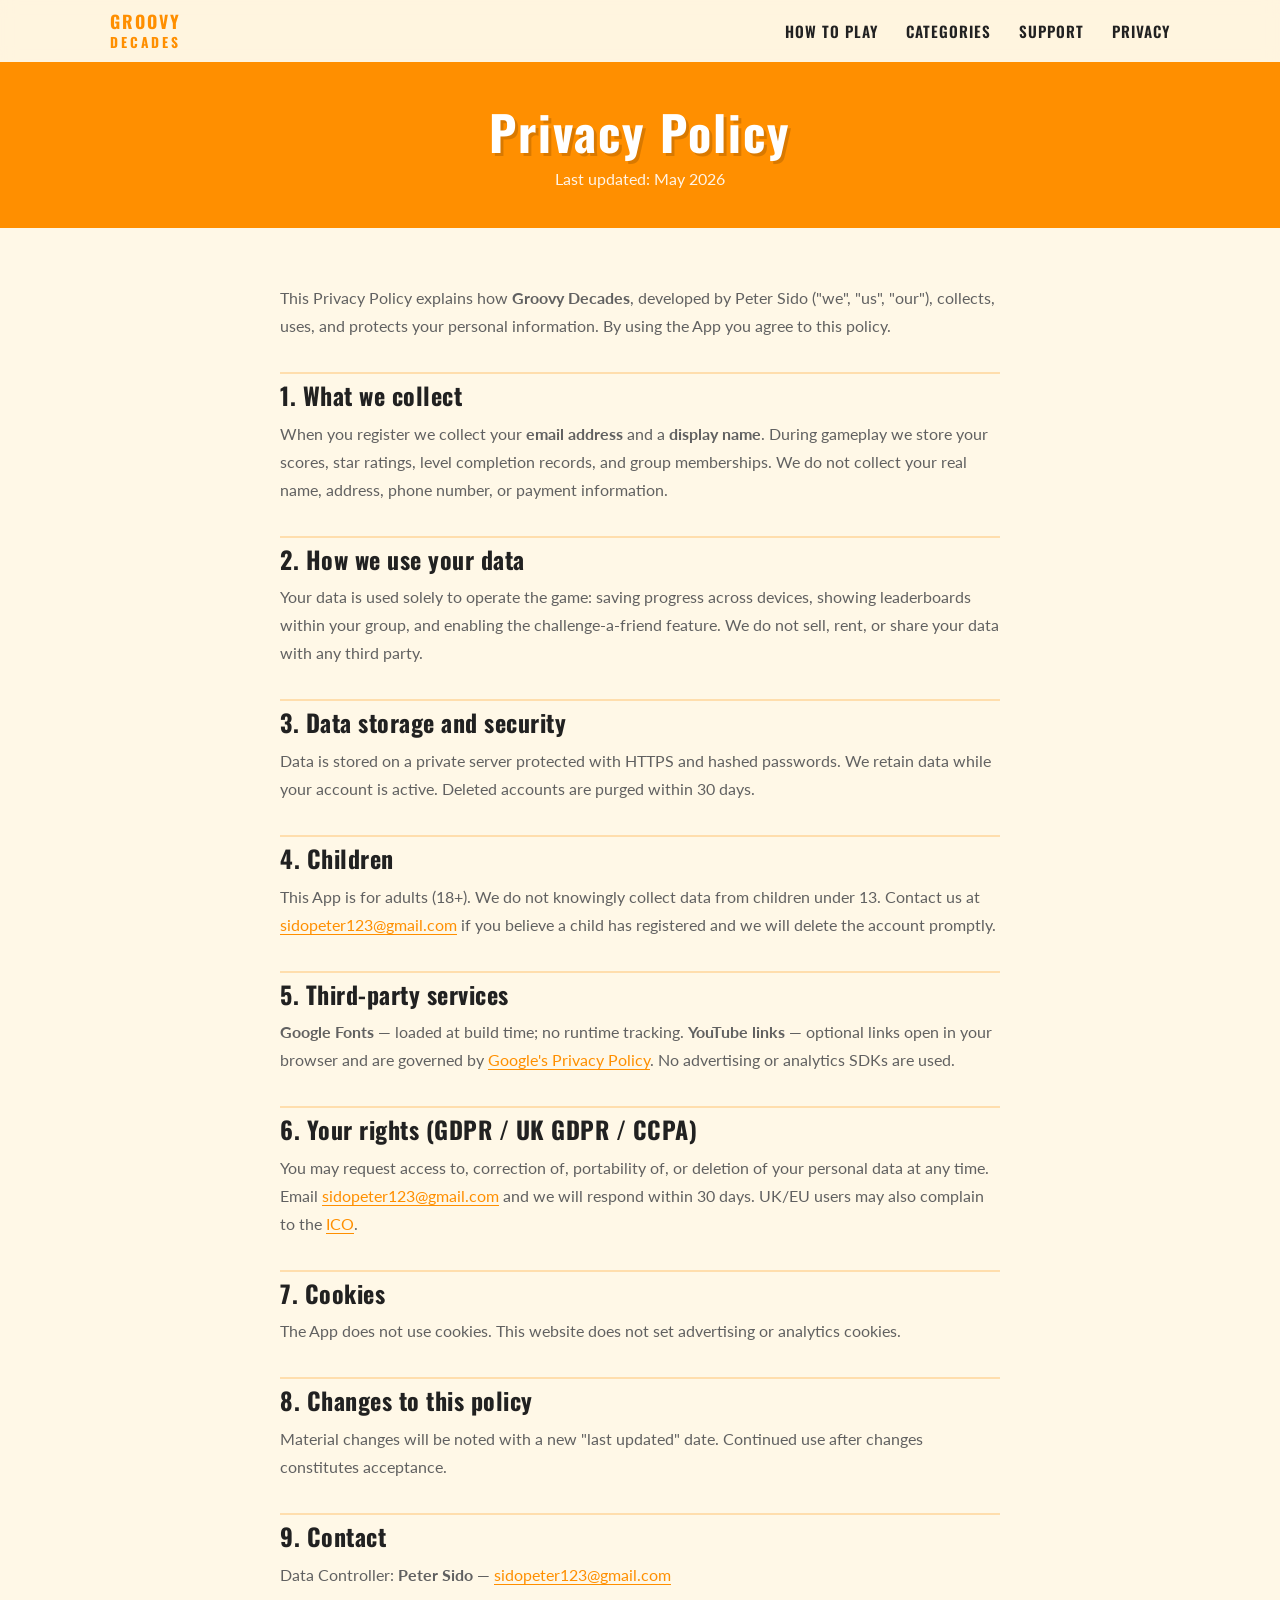
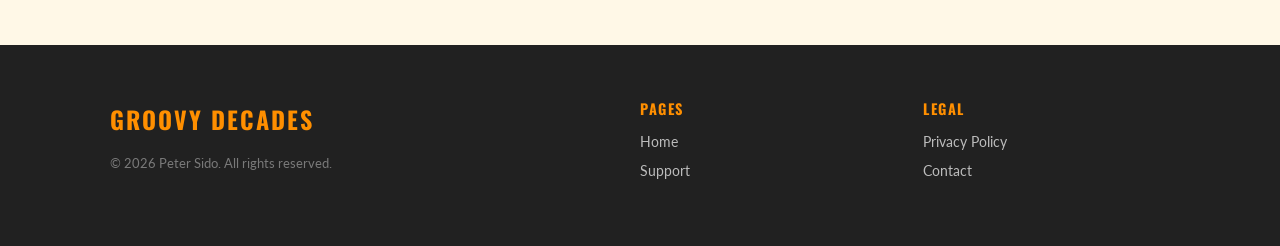
==== privacy.html @ ed010c11 "Initial site: landing page, privacy policy, support, and CNAME" ====
<!DOCTYPE html>
<html lang="en">
<head>
  <meta charset="UTF-8">
  <meta name="viewport" content="width=device-width, initial-scale=1.0">
  <title>Privacy Policy — Groovy Decades</title>
  <link rel="preconnect" href="https://fonts.googleapis.com">
  <link rel="preconnect" href="https://fonts.gstatic.com" crossorigin>
  <link href="https://fonts.googleapis.com/css2?family=Oswald:wght@400;600;700&family=Lato:wght@400;700&display=swap" rel="stylesheet">
  <link rel="stylesheet" href="styles/style.css">
</head>
<body>
  <nav class="site-nav" id="site-nav">
    <div class="nav-inner">
      <a class="nav-logo" href="index.html">GROOVY<br><span>DECADES</span></a>
      <button class="nav-toggle" id="nav-toggle" aria-label="Open menu">&#9776;</button>
      <ul class="nav-links" id="nav-links">
        <li><a href="index.html#how-to-play">How to Play</a></li>
        <li><a href="index.html#categories">Categories</a></li>
        <li><a href="support.html">Support</a></li>
        <li><a href="privacy.html">Privacy</a></li>
      </ul>
    </div>
  </nav>

  <div class="page-hero">
    <h1>Privacy Policy</h1>
    <p>Last updated: May 2026</p>
  </div>

  <div class="page-content">
    <p>This Privacy Policy explains how <strong>Groovy Decades</strong>, developed by Peter Sido ("we", "us", "our"), collects, uses, and protects your personal information. By using the App you agree to this policy.</p>

    <h2>1. What we collect</h2>
    <p>When you register we collect your <strong>email address</strong> and a <strong>display name</strong>. During gameplay we store your scores, star ratings, level completion records, and group memberships. We do not collect your real name, address, phone number, or payment information.</p>

    <h2>2. How we use your data</h2>
    <p>Your data is used solely to operate the game: saving progress across devices, showing leaderboards within your group, and enabling the challenge-a-friend feature. We do not sell, rent, or share your data with any third party.</p>

    <h2>3. Data storage and security</h2>
    <p>Data is stored on a private server protected with HTTPS and hashed passwords. We retain data while your account is active. Deleted accounts are purged within 30 days.</p>

    <h2>4. Children</h2>
    <p>This App is for adults (18+). We do not knowingly collect data from children under 13. Contact us at <a href="mailto:sidopeter123@gmail.com">sidopeter123@gmail.com</a> if you believe a child has registered and we will delete the account promptly.</p>

    <h2>5. Third-party services</h2>
    <p><strong>Google Fonts</strong> — loaded at build time; no runtime tracking. <strong>YouTube links</strong> — optional links open in your browser and are governed by <a href="https://policies.google.com/privacy" target="_blank" rel="noopener">Google's Privacy Policy</a>. No advertising or analytics SDKs are used.</p>

    <h2>6. Your rights (GDPR / UK GDPR / CCPA)</h2>
    <p>You may request access to, correction of, portability of, or deletion of your personal data at any time. Email <a href="mailto:sidopeter123@gmail.com">sidopeter123@gmail.com</a> and we will respond within 30 days. UK/EU users may also complain to the <a href="https://ico.org.uk" target="_blank" rel="noopener">ICO</a>.</p>

    <h2>7. Cookies</h2>
    <p>The App does not use cookies. This website does not set advertising or analytics cookies.</p>

    <h2>8. Changes to this policy</h2>
    <p>Material changes will be noted with a new "last updated" date. Continued use after changes constitutes acceptance.</p>

    <h2>9. Contact</h2>
    <p>Data Controller: <strong>Peter Sido</strong> — <a href="mailto:sidopeter123@gmail.com">sidopeter123@gmail.com</a></p>
  </div>

  <footer class="site-footer">
    <div class="container">
      <div class="footer-grid">
        <div class="footer-brand">
          <span class="footer-logo">GROOVY DECADES</span>
          <p class="footer-copy">&copy; 2026 Peter Sido. All rights reserved.</p>
        </div>
        <div class="footer-links">
          <h4>Pages</h4>
          <ul>
            <li><a href="index.html">Home</a></li>
            <li><a href="support.html">Support</a></li>
          </ul>
        </div>
        <div class="footer-links">
          <h4>Legal</h4>
          <ul>
            <li><a href="privacy.html">Privacy Policy</a></li>
            <li><a href="mailto:sidopeter123@gmail.com">Contact</a></li>
          </ul>
        </div>
      </div>
    </div>
  </footer>

  <script src="js/script.js"></script>
</body>
</html>
---- styles/style.css ----
/* Groovy Decades — Marketing Site CSS. Mobile-first. */

:root {
  --amber:        #FF8F00;
  --amber-light:  #FFB300;
  --cream:        #FFF8E7;
  --dark:         #212121;
  --medium:       #616161;
  --white:        #FFFFFF;
  --black:        #000000;
  --nav-height:   64px;
  --radius:       14px;
  --shadow-pop:   4px 4px 0 var(--black);
  --transition:   0.25s ease;
  --font-heading: 'Oswald', sans-serif;
  --font-body:    'Lato', sans-serif;
}

*, *::before, *::after { box-sizing: border-box; margin: 0; padding: 0; }
html { scroll-behavior: smooth; font-size: 16px; }
body { font-family: var(--font-body); color: var(--dark); background: var(--cream); overflow-x: hidden; }
img { max-width: 100%; height: auto; display: block; }
a { color: inherit; text-decoration: none; }
ul { list-style: none; }
h1, h2, h3, h4 { font-family: var(--font-heading); font-weight: 700; line-height: 1.15; letter-spacing: 0.5px; }

.container { width: 100%; max-width: 1100px; margin: 0 auto; padding: 0 20px; }
.text-center { text-align: center; }

/* Nav */
.site-nav {
  position: fixed; top: 0; left: 0; right: 0;
  height: var(--nav-height);
  background: rgba(255,248,231,0.97);
  backdrop-filter: blur(8px);
  border-bottom: 2.5px solid var(--amber);
  z-index: 1000;
  transition: box-shadow var(--transition);
}
.site-nav.scrolled { box-shadow: 0 2px 16px rgba(0,0,0,0.12); }
.nav-inner { max-width: 1100px; margin: 0 auto; height: 100%; padding: 0 20px; display: flex; align-items: center; justify-content: space-between; }
.nav-logo { font-family: var(--font-heading); font-size: 1.1rem; font-weight: 700; color: var(--amber); letter-spacing: 2px; line-height: 1.1; text-transform: uppercase; }
.nav-logo span { font-size: 0.85rem; letter-spacing: 3px; }
.nav-links { display: none; gap: 28px; }
.nav-links a { font-family: var(--font-heading); font-size: 0.95rem; font-weight: 600; color: var(--dark); letter-spacing: 1px; text-transform: uppercase; transition: color var(--transition); }
.nav-links a:hover, .nav-links a.active { color: var(--amber); }
.nav-toggle { background: none; border: 2px solid var(--amber); color: var(--amber); border-radius: 6px; padding: 4px 10px; font-size: 1.2rem; cursor: pointer; transition: background var(--transition), color var(--transition); }
.nav-toggle:hover { background: var(--amber); color: var(--white); }
.nav-links.open { display: flex; flex-direction: column; position: absolute; top: var(--nav-height); left: 0; right: 0; background: var(--cream); border-bottom: 2.5px solid var(--amber); padding: 20px; gap: 18px; }

/* Buttons */
.btn { display: inline-flex; align-items: center; justify-content: center; font-family: var(--font-heading); font-weight: 700; font-size: 1rem; letter-spacing: 1.5px; text-transform: uppercase; border-radius: var(--radius); border: 2.5px solid var(--black); padding: 14px 28px; cursor: pointer; transition: transform var(--transition), box-shadow var(--transition); box-shadow: var(--shadow-pop); }
.btn:hover { transform: translate(-2px,-2px); box-shadow: 6px 6px 0 var(--black); }
.btn:active { transform: translate(2px,2px); box-shadow: 2px 2px 0 var(--black); }
.btn-primary { background: var(--amber); color: var(--white); }
.btn-outline { background: transparent; color: var(--amber); border-color: var(--amber); }
.btn-outline:hover { background: var(--amber); color: var(--white); }
.btn-large { font-size: 1.1rem; padding: 16px 36px; }

/* Hero */
.hero { position: relative; min-height: 100vh; display: flex; flex-direction: column; align-items: center; justify-content: center; padding: calc(var(--nav-height) + 40px) 20px 60px; background: var(--cream); overflow: hidden; text-align: center; }
.symbol { position: absolute; pointer-events: none; user-select: none; color: #7B3F00; opacity: 0.12; font-size: 70px; line-height: 1; animation: float 8s ease-in-out infinite; }
.s1 { top: 8%;  left: 4%;  font-size: 90px; animation-delay: 0s; }
.s2 { top: 12%; right: 6%; font-size: 60px; animation-delay: 1.5s; }
.s3 { top: 38%; left: 3%;  font-size: 75px; animation-delay: 3s; }
.s4 { top: 28%; right: 5%; font-size: 50px; animation-delay: 0.8s; }
.s5 { bottom: 22%; left: 5%;  font-size: 55px; animation-delay: 2s; }
.s6 { bottom: 35%; right: 4%; font-size: 65px; animation-delay: 4s; }
@keyframes float { 0%, 100% { transform: translateY(0); } 50% { transform: translateY(-14px); } }
.hero-content { position: relative; z-index: 1; max-width: 660px; }
.hero-title { font-family: var(--font-heading); font-size: clamp(3.5rem, 12vw, 7rem); font-weight: 700; color: var(--amber); letter-spacing: 3px; line-height: 1; text-shadow: 4px 4px 0 rgba(0,0,0,0.12); margin-bottom: 16px; }
.hero-tagline { font-family: var(--font-heading); font-size: clamp(1rem, 3vw, 1.4rem); color: var(--medium); letter-spacing: 3px; text-transform: uppercase; margin-bottom: 20px; }
.hero-description { font-family: var(--font-body); font-size: clamp(1rem, 2.5vw, 1.15rem); color: var(--medium); line-height: 1.7; margin-bottom: 36px; }
.hero-cta { display: flex; flex-direction: column; gap: 14px; align-items: center; }
.hero-image-wrap { position: relative; z-index: 1; margin-top: 48px; max-width: 380px; width: 100%; }
.hero-image { border-radius: 24px; border: 3px solid var(--amber); box-shadow: 8px 8px 0 var(--black); }

/* Sections */
.section { padding: 80px 0; }
.section-cream { background: var(--cream); }
.section-dark  { background: var(--dark); color: var(--white); }
.section-amber { background: var(--amber); }
.section-title { font-size: clamp(1.8rem, 4vw, 2.8rem); text-align: center; letter-spacing: 1px; margin-bottom: 10px; }
.section-title.light { color: var(--white); }
.section-subtitle { font-family: var(--font-body); font-size: 1.05rem; color: var(--medium); text-align: center; margin-bottom: 48px; line-height: 1.6; }
.section-subtitle.light { color: rgba(255,255,255,0.85); }

/* How to Play */
.steps-grid { display: grid; grid-template-columns: 1fr; gap: 24px; margin-bottom: 48px; }
.step-card { background: var(--white); border: 2.5px solid var(--black); border-radius: var(--radius); box-shadow: var(--shadow-pop); padding: 28px 24px; text-align: center; position: relative; }
.step-number { position: absolute; top: -18px; left: 50%; transform: translateX(-50%); width: 36px; height: 36px; background: var(--amber); color: var(--white); border: 2.5px solid var(--black); border-radius: 50%; display: flex; align-items: center; justify-content: center; font-family: var(--font-heading); font-size: 1rem; font-weight: 700; }
.step-icon { font-size: 2.5rem; margin: 10px 0 12px; }
.step-card h3 { font-size: 1.25rem; margin-bottom: 10px; color: var(--dark); }
.step-card p { font-size: 0.95rem; color: var(--medium); line-height: 1.65; }
.scoring-panel { background: var(--white); border: 2.5px solid var(--amber); border-radius: var(--radius); box-shadow: 4px 4px 0 var(--amber); padding: 28px; max-width: 520px; margin: 0 auto; }
.scoring-panel h3 { font-size: 1.2rem; margin-bottom: 18px; color: var(--dark); text-align: center; }
.scoring-list { display: flex; flex-direction: column; gap: 12px; }
.scoring-list li { display: flex; align-items: center; gap: 14px; font-family: var(--font-body); font-size: 0.95rem; color: var(--medium); }
.score-badge { font-family: var(--font-heading); font-size: 0.85rem; font-weight: 700; padding: 4px 10px; border-radius: 6px; border: 2px solid var(--black); white-space: nowrap; min-width: 68px; text-align: center; }
.score-badge.amber  { background: var(--amber); color: var(--white); }
.score-badge.red    { background: #C62828; color: var(--white); }
.score-badge.gold   { background: #FFD700; color: var(--dark); }
.score-badge.silver { background: #B0BEC5; color: var(--dark); }
.score-badge.bronze { background: #A1887F; color: var(--white); }

/* Categories */
.cat-grid { display: grid; grid-template-columns: 1fr; gap: 16px; }
.cat-card { display: flex; align-items: center; gap: 16px; background: rgba(255,255,255,0.07); border: 2.5px solid var(--cat-color, var(--amber)); border-radius: var(--radius); padding: 16px; box-shadow: 3px 3px 0 rgba(255,255,255,0.15); transition: transform var(--transition), box-shadow var(--transition); }
.cat-card:hover { transform: translate(-2px,-2px); box-shadow: 5px 5px 0 rgba(255,255,255,0.2); }
.cat-icon-wrap { flex-shrink: 0; width: 56px; height: 56px; background: var(--cat-color, var(--amber)); border: 2.5px solid var(--black); border-radius: 12px; display: flex; align-items: center; justify-content: center; box-shadow: 3px 3px 0 var(--black); }
.cat-icon-wrap svg { width: 28px; height: 28px; fill: var(--white); }
.cat-body h3 { font-size: 1.05rem; color: var(--white); margin-bottom: 4px; }
.cat-body p { font-family: var(--font-body); font-size: 0.85rem; color: rgba(255,255,255,0.7); line-height: 1.4; }

/* Features */
.features-grid { display: grid; grid-template-columns: 1fr; gap: 24px; }
.feature { display: flex; flex-direction: column; align-items: flex-start; gap: 12px; background: var(--white); border: 2.5px solid var(--black); border-radius: var(--radius); box-shadow: var(--shadow-pop); padding: 24px; }
.feature-icon { width: 52px; height: 52px; border: 2.5px solid var(--black); border-radius: 12px; display: flex; align-items: center; justify-content: center; font-size: 1.6rem; box-shadow: 3px 3px 0 var(--black); flex-shrink: 0; }
.feature h3 { font-size: 1.15rem; color: var(--dark); }
.feature p { font-family: var(--font-body); font-size: 0.95rem; color: var(--medium); line-height: 1.65; }

/* Coming Soon */
.store-buttons { display: flex; justify-content: center; gap: 16px; flex-wrap: wrap; margin: 32px 0; }
.store-btn { display: inline-flex; align-items: center; gap: 14px; padding: 14px 28px; background: rgba(0,0,0,0.35); border: 2.5px solid rgba(255,255,255,0.5); border-radius: var(--radius); color: var(--white); font-family: var(--font-heading); cursor: default; min-width: 220px; }
.store-icon { width: 32px; height: 32px; fill: white; flex-shrink: 0; }
.store-text { display: flex; flex-direction: column; text-align: left; }
.store-label { font-size: 0.72rem; letter-spacing: 1px; text-transform: uppercase; opacity: 0.8; font-family: var(--font-body); }
.store-name { font-size: 1.15rem; font-weight: 700; letter-spacing: 1px; }
.notify-text { font-family: var(--font-body); font-size: 1rem; color: rgba(255,255,255,0.9); margin-top: 16px; }
.notify-link { color: var(--white); font-weight: 700; text-decoration: underline; text-underline-offset: 3px; }
.notify-link:hover { opacity: 0.8; }

/* Footer */
.site-footer { background: var(--dark); color: var(--white); padding: 56px 0 32px; }
.footer-grid { display: grid; grid-template-columns: 1fr; gap: 36px; margin-bottom: 32px; }
.footer-logo { font-family: var(--font-heading); font-size: 1.5rem; font-weight: 700; color: var(--amber); letter-spacing: 2px; display: block; margin-bottom: 14px; }
.footer-brand p { font-family: var(--font-body); font-size: 0.9rem; color: rgba(255,255,255,0.65); line-height: 1.65; margin-bottom: 8px; }
.footer-copy { font-size: 0.8rem !important; color: rgba(255,255,255,0.4) !important; margin-top: 16px; }
.footer-links h4 { font-family: var(--font-heading); font-size: 0.9rem; letter-spacing: 1.5px; text-transform: uppercase; color: var(--amber); margin-bottom: 14px; }
.footer-links ul { display: flex; flex-direction: column; gap: 10px; }
.footer-links a { font-family: var(--font-body); font-size: 0.9rem; color: rgba(255,255,255,0.7); transition: color var(--transition); }
.footer-links a:hover { color: var(--amber); }

/* Privacy / Support pages */
.page-hero { background: var(--amber); padding: calc(var(--nav-height) + 40px) 20px 40px; text-align: center; }
.page-hero h1 { font-size: clamp(2rem, 5vw, 3rem); color: var(--white); letter-spacing: 2px; text-shadow: 3px 3px 0 rgba(0,0,0,0.15); }
.page-hero p { font-family: var(--font-body); color: rgba(255,255,255,0.9); margin-top: 10px; font-size: 1rem; }
.page-content { max-width: 760px; margin: 0 auto; padding: 56px 20px; }
.page-content h2 { font-size: 1.5rem; color: var(--dark); margin: 32px 0 10px; padding-top: 8px; border-top: 2px solid rgba(255,143,0,0.25); }
.page-content h2:first-child { border-top: none; margin-top: 0; }
.page-content p, .page-content li { font-family: var(--font-body); font-size: 1rem; color: var(--medium); line-height: 1.75; }
.page-content ul { margin: 10px 0 16px 20px; list-style: disc; }
.page-content a { color: var(--amber); text-decoration: underline; text-underline-offset: 3px; }
.contact-card { background: var(--white); border: 2.5px solid var(--amber); border-radius: var(--radius); box-shadow: 4px 4px 0 var(--amber); padding: 28px; margin: 32px 0; }
.contact-card h3 { font-size: 1.2rem; margin-bottom: 10px; color: var(--dark); }
.contact-card p { margin-bottom: 8px; }

/* Responsive — tablet */
@media (min-width: 640px) {
  .steps-grid    { grid-template-columns: 1fr 1fr 1fr; }
  .cat-grid      { grid-template-columns: 1fr 1fr; }
  .features-grid { grid-template-columns: 1fr 1fr; }
  .footer-grid   { grid-template-columns: 2fr 1fr 1fr; }
  .hero-cta      { flex-direction: row; }
  .nav-toggle    { display: none; }
  .nav-links     { display: flex; }
  .nav-links.open { position: static; flex-direction: row; border: none; padding: 0; background: transparent; }
}

/* Responsive — desktop */
@media (min-width: 960px) {
  .hero { flex-direction: row; justify-content: center; gap: 60px; text-align: left; padding-top: calc(var(--nav-height) + 60px); }
  .hero-content { max-width: 560px; }
  .hero-cta { justify-content: flex-start; }
  .hero-image-wrap { margin-top: 0; max-width: 420px; }
  .s3, .s5 { display: none; }
  .cat-grid      { grid-template-columns: 1fr 1fr 1fr; }
  .features-grid { grid-template-columns: 1fr 1fr 1fr; }
}

@media (prefers-reduced-motion: reduce) {
  .symbol { animation: none; }
  .btn, .cat-card { transition: none; }
}
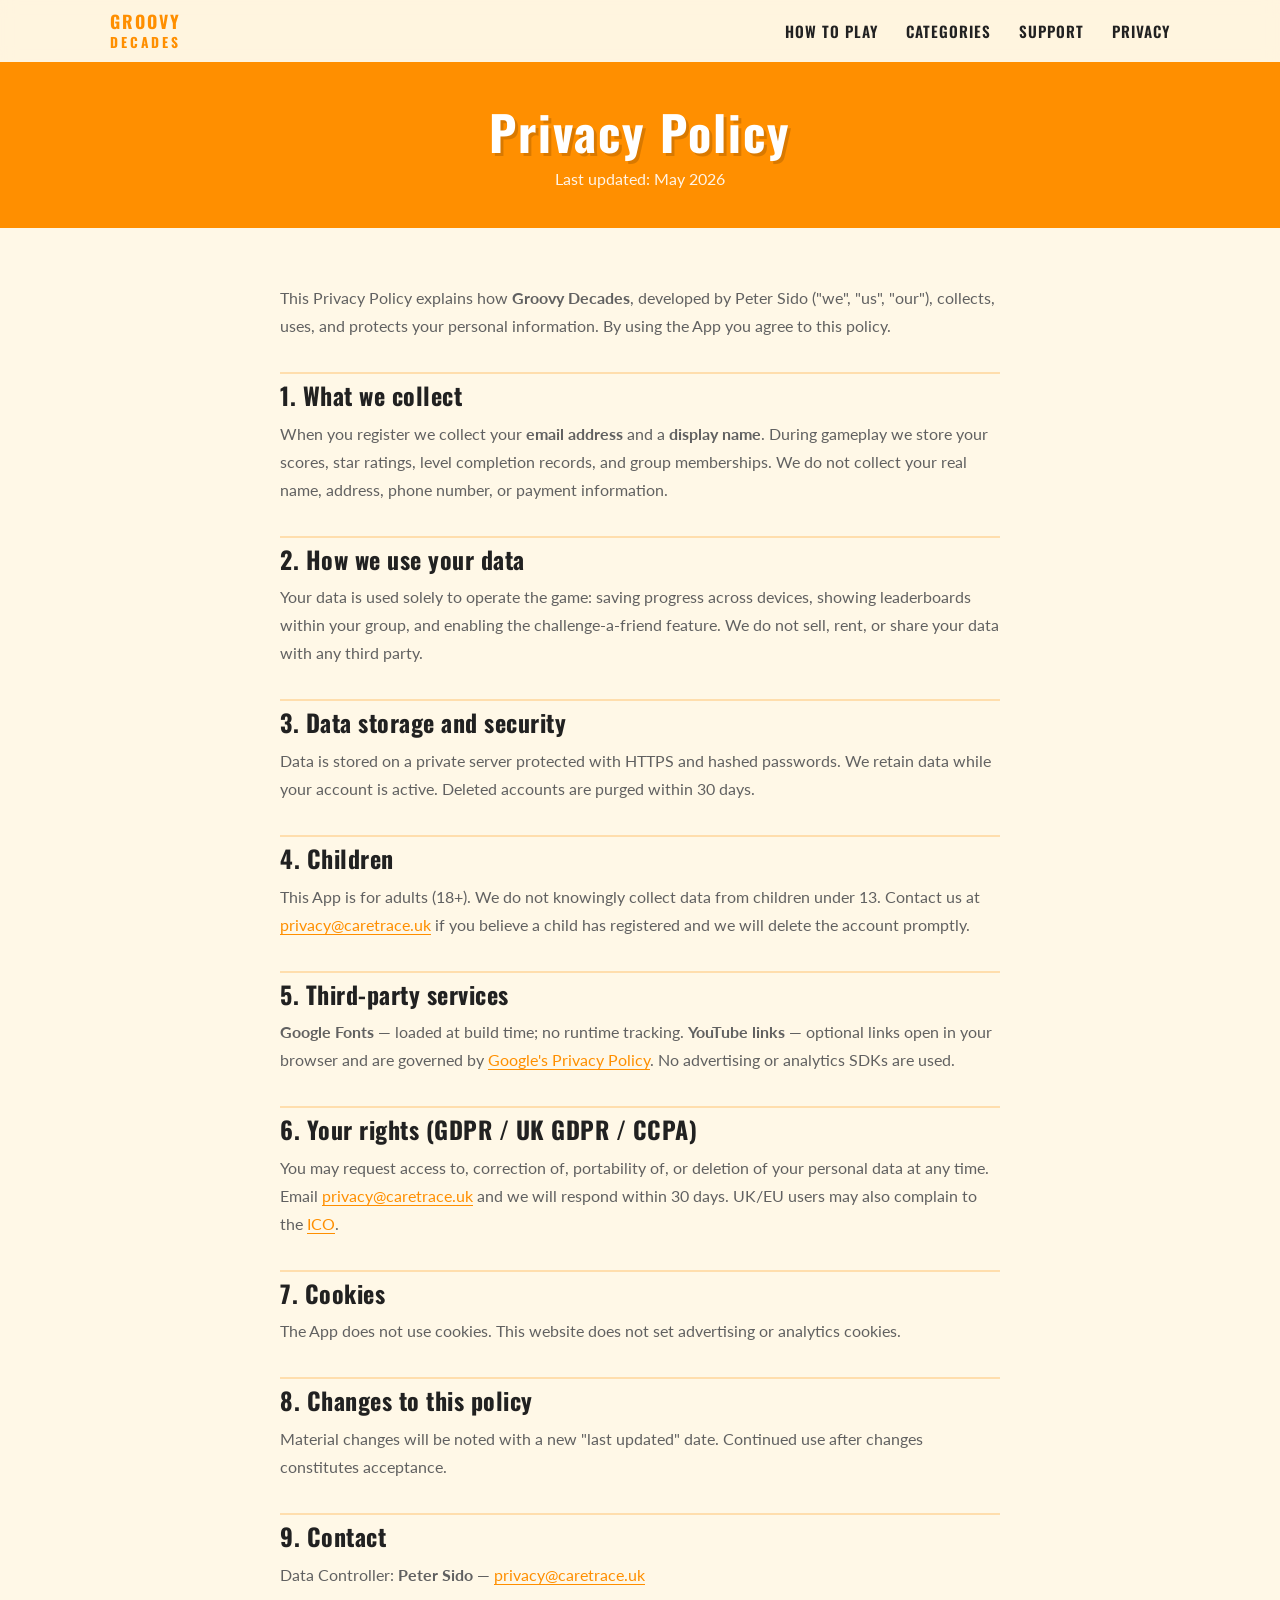
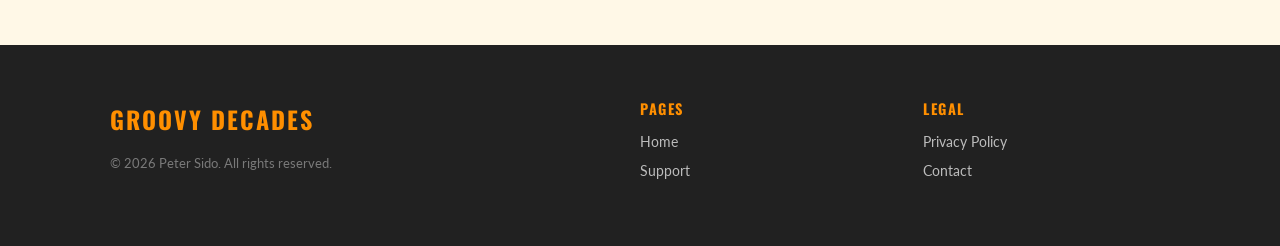
==== commit db941ad5: "Use support@caretrace.uk and privacy@caretrace.uk instead of personal email" ====
--- a/privacy.html
+++ b/privacy.html
@@ -41,13 +41,13 @@
     <p>Data is stored on a private server protected with HTTPS and hashed passwords. We retain data while your account is active. Deleted accounts are purged within 30 days.</p>
 
     <h2>4. Children</h2>
-    <p>This App is for adults (18+). We do not knowingly collect data from children under 13. Contact us at <a href="mailto:sidopeter123@gmail.com">sidopeter123@gmail.com</a> if you believe a child has registered and we will delete the account promptly.</p>
+    <p>This App is for adults (18+). We do not knowingly collect data from children under 13. Contact us at <a href="mailto:privacy@caretrace.uk">privacy@caretrace.uk</a> if you believe a child has registered and we will delete the account promptly.</p>
 
     <h2>5. Third-party services</h2>
     <p><strong>Google Fonts</strong> — loaded at build time; no runtime tracking. <strong>YouTube links</strong> — optional links open in your browser and are governed by <a href="https://policies.google.com/privacy" target="_blank" rel="noopener">Google's Privacy Policy</a>. No advertising or analytics SDKs are used.</p>
 
     <h2>6. Your rights (GDPR / UK GDPR / CCPA)</h2>
-    <p>You may request access to, correction of, portability of, or deletion of your personal data at any time. Email <a href="mailto:sidopeter123@gmail.com">sidopeter123@gmail.com</a> and we will respond within 30 days. UK/EU users may also complain to the <a href="https://ico.org.uk" target="_blank" rel="noopener">ICO</a>.</p>
+    <p>You may request access to, correction of, portability of, or deletion of your personal data at any time. Email <a href="mailto:privacy@caretrace.uk">privacy@caretrace.uk</a> and we will respond within 30 days. UK/EU users may also complain to the <a href="https://ico.org.uk" target="_blank" rel="noopener">ICO</a>.</p>
 
     <h2>7. Cookies</h2>
     <p>The App does not use cookies. This website does not set advertising or analytics cookies.</p>
@@ -56,7 +56,7 @@
     <p>Material changes will be noted with a new "last updated" date. Continued use after changes constitutes acceptance.</p>
 
     <h2>9. Contact</h2>
-    <p>Data Controller: <strong>Peter Sido</strong> — <a href="mailto:sidopeter123@gmail.com">sidopeter123@gmail.com</a></p>
+    <p>Data Controller: <strong>Peter Sido</strong> — <a href="mailto:privacy@caretrace.uk">privacy@caretrace.uk</a></p>
   </div>
 
   <footer class="site-footer">
@@ -77,7 +77,7 @@
           <h4>Legal</h4>
           <ul>
             <li><a href="privacy.html">Privacy Policy</a></li>
-            <li><a href="mailto:sidopeter123@gmail.com">Contact</a></li>
+            <li><a href="mailto:support@caretrace.uk">Contact</a></li>
           </ul>
         </div>
       </div>
